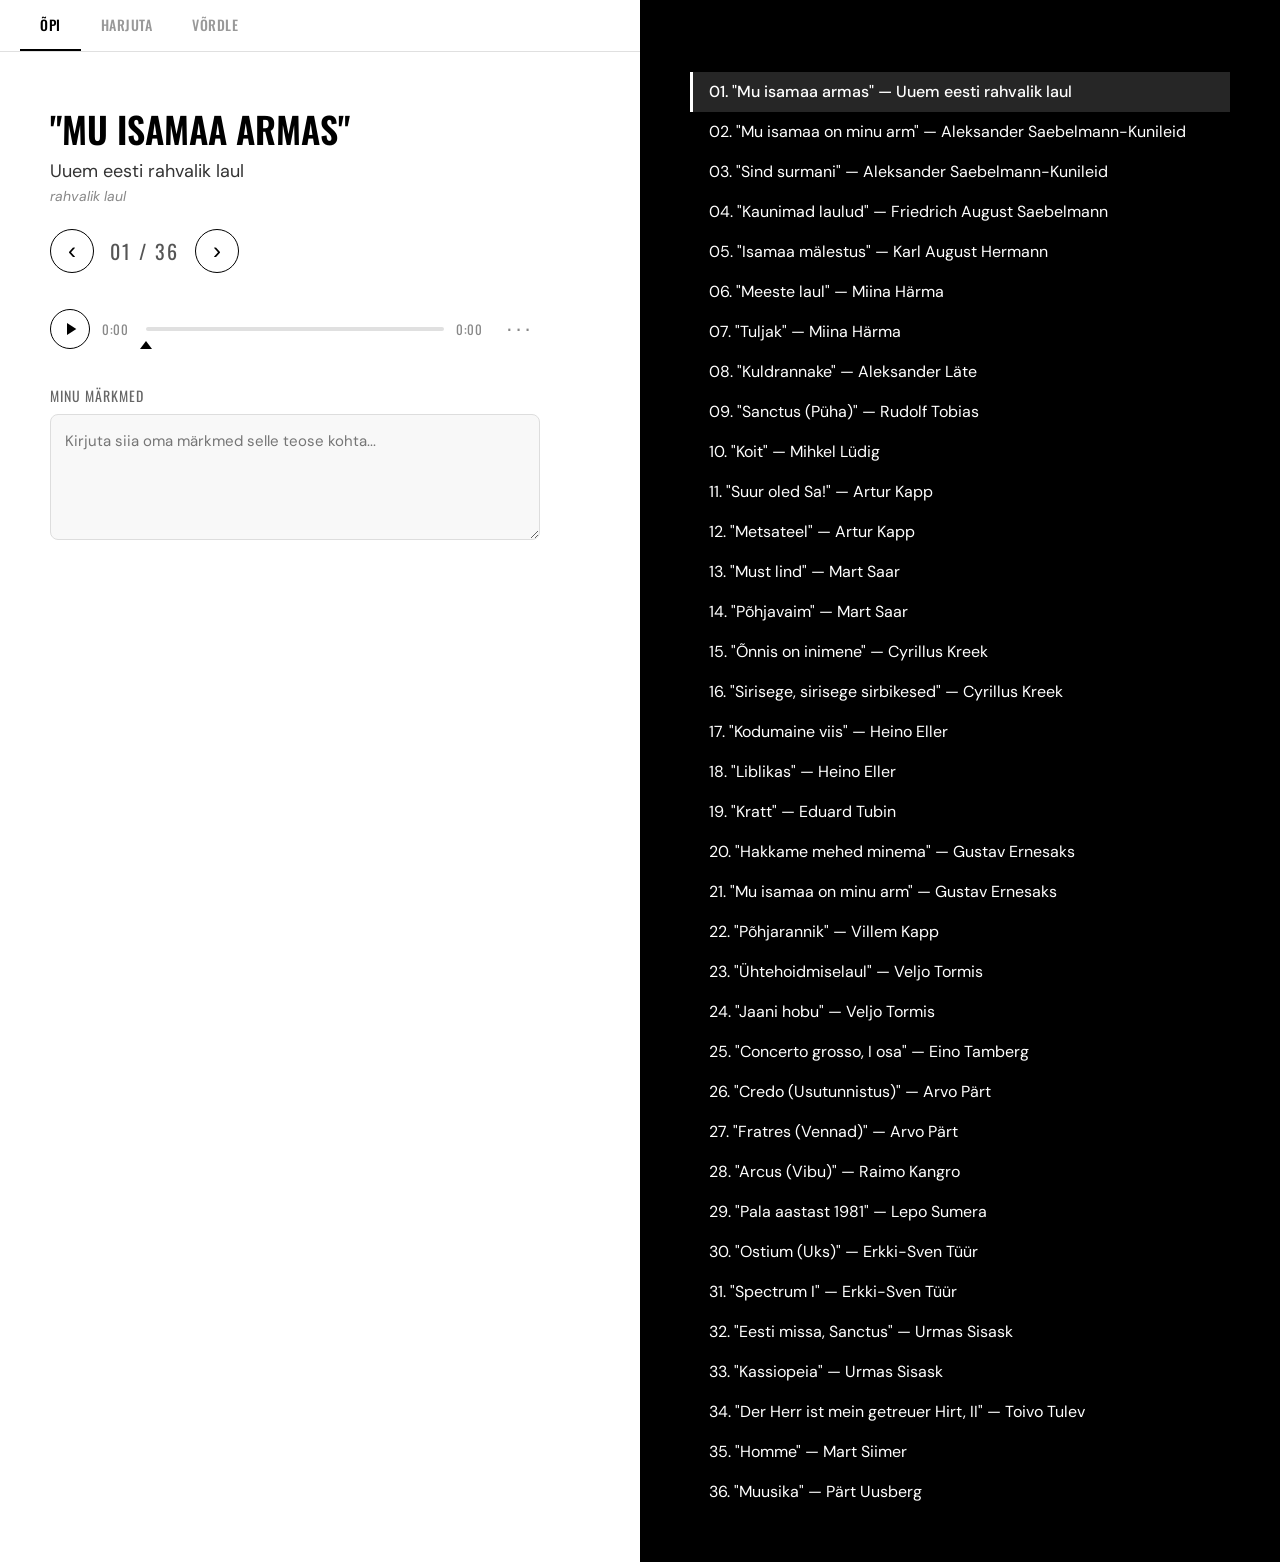
==== index.html @ 6c9451a4 "Fix Võrdle A/B play buttons: add pause icon toggle The A/B play buttons in the compare listen phase " ====
<!DOCTYPE html>
<html>
<head>
    <meta charset="UTF-8">
    <meta name="viewport" content="width=device-width, initial-scale=1.0, maximum-scale=1.0, user-scalable=no">
    <meta name="apple-mobile-web-app-capable" content="yes">
    <meta name="apple-mobile-web-app-status-bar-style" content="black">
    <link href='https://fonts.googleapis.com/css?family=Oswald:400,600' rel='stylesheet'>
    <link href='https://fonts.googleapis.com/css?family=DM Sans:300,400,500' rel='stylesheet'>
    <title>Kuulamistest - Eesti muusika</title>
    <link rel="stylesheet" type="text/css" href="style.css">
</head>
<body>

<nav class="tab-bar">
    <div class="tab-bar-inner">
        <button data-page="learn" class="active">Õpi</button>
        <button data-page="quiz">Harjuta</button>
        <button data-page="compare">Võrdle</button>
    </div>
</nav>

<!-- ======== LEARN PAGE ======== -->
<div class="page" id="page-learn">
    <div class="row">
        <div class="column info_box learn-main">
            <div class="learn-meta">
                <h2 id="learn-title" class="learn-title">"Mu isamaa armas"</h2>
                <p id="learn-composer" class="learn-composer">Uuem eesti rahvalik laul</p>
                <span id="learn-type" class="learn-type">rahvalik laul</span>
            </div>

            <div class="learn-nav">
                <button id="learn-prev" class="learn-arrow">&lsaquo;</button>
                <span id="learn-counter" class="learn-counter">01 / 36</span>
                <button id="learn-next" class="learn-arrow">&rsaquo;</button>
            </div>

            <div class="player">
                <button id="player-play" class="player-btn" aria-label="Play">
                    <svg class="player-icon play-icon" viewBox="0 0 24 24"><polygon points="6,3 20,12 6,21"/></svg>
                    <svg class="player-icon pause-icon" viewBox="0 0 24 24" style="display:none"><rect x="5" y="3" width="4" height="18"/><rect x="15" y="3" width="4" height="18"/></svg>
                </button>
                <span id="player-time" class="player-time">0:00</span>
                <div class="player-track-wrapper">
                    <div id="player-track" class="player-track">
                        <div id="player-fill" class="player-fill"></div>
                    </div>
                    <div id="player-start-marker" class="player-start-marker" style="display:none">
                        <div class="marker-arrow"></div>
                    </div>
                </div>
                <span id="player-duration" class="player-duration">0:00</span>
                <div class="player-menu-wrapper">
                    <button id="player-menu-btn" class="player-menu-btn" aria-label="Seaded">&middot;&middot;&middot;</button>
                    <div id="player-menu" class="player-menu">
                        <div class="player-menu-item active" data-mode="start">Algusest</div>
                        <div class="player-menu-item" data-mode="random">Juhuslik</div>
                    </div>
                </div>
            </div>

            <div class="learn-notes-section">
                <label for="learn-notes" class="learn-notes-label">Minu märkmed</label>
                <textarea id="learn-notes" class="learn-notes" rows="4" placeholder="Kirjuta siia oma märkmed selle teose kohta..."></textarea>
            </div>
        </div>
        <div class="column song_list learn-song-list-col">
            <div id="learn-song-list-wrapper">
                <div id="learn-song-list" class="interactive-song-list"></div>
            </div>
        </div>
    </div>
</div>

<!-- ======== QUIZ PAGE ======== -->
<div class="page hidden" id="page-quiz">
    <div class="row">
        <div class="column info_box quiz-main">
            <!-- Start screen -->
            <div id="quiz-start-screen" class="quiz-start-screen">
                <h2 class="quiz-heading">Harjuta</h2>
                <p class="quiz-desc">Kuula 30-sekundilist klippi ja proovi teos ära tunda.<br>Vali teosed nimekirjast paremal.</p>
                <button id="quiz-start-btn" class="quiz-start-btn">Alusta</button>
            </div>

            <!-- Active quiz card -->
            <div id="quiz-card" class="quiz-card hidden">
                <div class="quiz-progress">
                    <span id="quiz-remaining">36 jäänud</span>
                    <div class="quiz-progress-bar">
                        <div id="quiz-progress-fill" class="quiz-progress-fill"></div>
                    </div>
                    <button id="quiz-reset-btn" class="quiz-reset-link">Alusta uuesti</button>
                </div>

                <div class="player">
                    <button id="quiz-play" class="player-btn" aria-label="Play">
                        <svg class="player-icon play-icon" viewBox="0 0 24 24"><polygon points="6,3 20,12 6,21"/></svg>
                        <svg class="player-icon pause-icon" viewBox="0 0 24 24" style="display:none"><rect x="5" y="3" width="4" height="18"/><rect x="15" y="3" width="4" height="18"/></svg>
                    </button>
                    <span id="quiz-time" class="player-time">0:00</span>
                    <div class="player-track-wrapper">
                        <div id="quiz-track" class="player-track">
                            <div id="quiz-fill" class="player-fill"></div>
                        </div>
                        <div id="quiz-start-marker" class="player-start-marker" style="display:none">
                            <div class="marker-arrow"></div>
                        </div>
                    </div>
                    <span id="quiz-duration" class="player-duration">0:30</span>
                    <div class="player-menu-wrapper">
                        <button class="player-menu-btn" aria-label="Seaded">&middot;&middot;&middot;</button>
                        <div class="player-menu">
                            <div class="player-menu-item quiz-menu-item active" data-mode="start">Algusest</div>
                            <div class="player-menu-item quiz-menu-item" data-mode="random">Juhuslik</div>
                        </div>
                    </div>
                </div>

                <!-- Before reveal -->
                <div id="quiz-ask" class="quiz-ask">
                    <div id="quiz-notes-peek" class="learn-notes-section hidden">
                        <label for="quiz-notes-peek-text" class="learn-notes-label">Minu märkmed</label>
                        <textarea id="quiz-notes-peek-text" class="learn-notes" rows="3" placeholder="Kirjuta siia oma märkmed selle teose kohta..."></textarea>
                    </div>
                    <div class="quiz-ask-buttons">
                        <button id="quiz-notes-btn" class="quiz-notes-btn">Näita märkmeid</button>
                        <button id="quiz-reveal-btn" class="quiz-reveal-btn">Näita vastust</button>
                    </div>
                </div>

                <!-- After reveal -->
                <div id="quiz-answer" class="quiz-answer hidden">
                    <div class="quiz-meta">
                        <h2 id="quiz-title" class="learn-title"></h2>
                        <p id="quiz-composer" class="learn-composer"></p>
                        <span id="quiz-type" class="learn-type"></span>
                    </div>
                    <div id="quiz-notes-section" class="learn-notes-section">
                        <label for="quiz-notes" class="learn-notes-label">Minu märkmed</label>
                        <textarea id="quiz-notes" class="learn-notes" rows="3" placeholder="Kirjuta siia oma märkmed selle teose kohta..."></textarea>
                    </div>
                    <div id="quiz-buttons" class="quiz-buttons">
                        <button id="quiz-wrong" class="quiz-btn quiz-btn-wrong">Ei teadnud</button>
                        <button id="quiz-right" class="quiz-btn quiz-btn-right">Teadsin</button>
                    </div>

                    <!-- Confusion prompt (after "Ei teadnud") -->
                    <div id="quiz-confusion" class="quiz-confusion hidden">
                        <p class="quiz-confusion-label">Klikka teosele, millega läks segamini <span class="confusion-arrow"></span></p>
                        <button id="quiz-confusion-skip" class="quiz-confusion-skip">Edasi</button>
                    </div>
                </div>

            </div>

            <!-- Done screen -->
            <div id="quiz-done" class="quiz-done hidden">
                <h2 class="quiz-heading">Tubli!</h2>
                <p id="quiz-done-text" class="quiz-desc">Kõik teosed on läbitud.</p>
                <button id="quiz-restart-btn" class="quiz-start-btn">Uuesti</button>
            </div>
        </div>
        <div class="column song_list quiz-song-list-col">
            <div id="quiz-song-list-wrapper">
                <div id="quiz-song-list" class="interactive-song-list"></div>
            </div>
        </div>
    </div>
</div>

<!-- ======== COMPARE PAGE ======== -->
<div class="page hidden" id="page-compare">
    <div class="row">
        <div class="column info_box compare-main">
            <!-- Empty state -->
            <div id="compare-empty" class="compare-empty">
                <h2 class="quiz-heading">Võrdle</h2>
                <p class="quiz-desc">Harjuta esmalt, et süsteem saaks teada, milliseid teoseid sa segamini ajad.</p>
            </div>

            <!-- Pairs list -->
            <div id="compare-pairs-list" class="compare-pairs-list hidden">
                <h2 class="quiz-heading">Võrdle</h2>
                <p class="quiz-desc">Sinu segamini aetud teosed</p>
                <div id="compare-pairs" class="compare-pairs"></div>
            </div>

            <!-- Active compare -->
            <div id="compare-card" class="compare-card hidden">
                <button id="compare-back-btn" class="quiz-reset-link">&lsaquo; Tagasi</button>
                <!-- Phase 1: Listen to A -->
                <div id="compare-phase-listen" class="compare-phase">
                    <p class="compare-instruction" id="compare-instruction">Kuula mõlemat teoset</p>

                    <div class="compare-pair">
                        <div class="compare-piece" id="compare-piece-a">
                            <span class="compare-label">A</span>
                            <p class="compare-piece-title" id="compare-title-a"></p>
                            <p class="compare-piece-composer" id="compare-composer-a"></p>
                            <button id="compare-play-a" class="compare-play-btn">
                                <svg class="player-icon play-icon" viewBox="0 0 24 24"><polygon points="6,3 20,12 6,21"/></svg>
                                <svg class="player-icon pause-icon" viewBox="0 0 24 24" style="display:none"><rect x="5" y="3" width="4" height="18"/><rect x="15" y="3" width="4" height="18"/></svg>
                            </button>
                        </div>
                        <div class="compare-piece" id="compare-piece-b">
                            <span class="compare-label">B</span>
                            <p class="compare-piece-title" id="compare-title-b"></p>
                            <p class="compare-piece-composer" id="compare-composer-b"></p>
                            <button id="compare-play-b" class="compare-play-btn">
                                <svg class="player-icon play-icon" viewBox="0 0 24 24"><polygon points="6,3 20,12 6,21"/></svg>
                                <svg class="player-icon pause-icon" viewBox="0 0 24 24" style="display:none"><rect x="5" y="3" width="4" height="18"/><rect x="15" y="3" width="4" height="18"/></svg>
                            </button>
                        </div>
                    </div>

                    <button id="compare-ready-btn" class="quiz-start-btn">Olen valmis</button>
                </div>

                <!-- Phase 2: Guess which one -->
                <div id="compare-phase-guess" class="compare-phase hidden">
                    <p class="compare-instruction">Kumb on see?</p>

                    <div class="player compare-mystery-player">
                        <button id="compare-play-mystery" class="player-btn" aria-label="Play">
                            <svg class="player-icon play-icon" viewBox="0 0 24 24"><polygon points="6,3 20,12 6,21"/></svg>
                            <svg class="player-icon pause-icon" viewBox="0 0 24 24" style="display:none"><rect x="5" y="3" width="4" height="18"/><rect x="15" y="3" width="4" height="18"/></svg>
                        </button>
                        <span id="compare-time" class="player-time">0:00</span>
                        <div class="player-track-wrapper">
                            <div id="compare-track" class="player-track">
                                <div id="compare-fill" class="player-fill"></div>
                            </div>
                        </div>
                        <span id="compare-duration" class="player-duration">0:30</span>
                    </div>

                    <div class="quiz-buttons">
                        <button id="compare-guess-a" class="quiz-btn"></button>
                        <button id="compare-guess-b" class="quiz-btn"></button>
                    </div>
                </div>

                <!-- Phase 3: Result -->
                <div id="compare-phase-result" class="compare-phase hidden">
                    <p class="compare-result-text" id="compare-result-text"></p>
                    <p class="compare-result-answer" id="compare-result-answer"></p>
                    <button id="compare-next-btn" class="quiz-start-btn">Järgmine</button>
                </div>
            </div>
        </div>
    </div>
</div>

<script src="script.js"></script>
</body>
</html>
---- style.css ----
* {
  -webkit-tap-highlight-color: transparent;
  -webkit-touch-callout: none;
  touch-action: manipulation;
  box-sizing: border-box;
}

body {
  font-family: "DM Sans";
  margin: 0px;
  overflow-x: hidden;
  max-width: 100%;
}

h1 {
  font-family: 'Oswald';
  text-transform: uppercase;
  font-weight: bold;
  line-height: 100px;
  font-size: 100px;
  margin: 0px;
}

h3 {
  font-family: "DM Sans";
  font-weight: 300;
}

.hidden {
  display: none !important;
}

/* =============================================================================
   Tab Bar
   ============================================================================= */

.tab-bar {
  background: linear-gradient(to right, #fff 50%, #000 50%);
  position: sticky;
  top: 0;
  z-index: 100;
}

.tab-bar-inner {
  display: flex;
  width: 50%;
  padding: 0 20px;
  border-bottom: 1px solid #e0e0e0;
}

.tab-bar button {
  font-family: 'Oswald';
  text-transform: uppercase;
  font-size: 14px;
  font-weight: 500;
  letter-spacing: 0.5px;
  background: none;
  border: none;
  border-bottom: 2px solid transparent;
  border-radius: 0;
  padding: 14px 20px;
  color: #999;
  cursor: pointer;
  transition: color 0.2s, border-color 0.2s;
}

.tab-bar button:hover {
  color: #000;
  background: none;
}

.tab-bar button.active {
  color: #000;
  border-bottom-color: #000;
}

.tab-bar button:disabled {
  color: #ccc;
  cursor: not-allowed;
}

.tab-bar button:disabled:hover {
  color: #ccc;
  background: none;
}

/* =============================================================================
   Custom Audio Player
   ============================================================================= */

.player {
  display: flex;
  align-items: center;
  gap: 12px;
  padding: 12px 0;
}

.player-btn {
  width: 40px;
  height: 40px;
  min-width: 40px;
  padding: 0;
  border: 1px solid #000;
  border-radius: 50%;
  background: #fff;
  display: flex;
  align-items: center;
  justify-content: center;
  cursor: pointer;
  transition: background-color 0.2s, color 0.2s;
}

.player-btn:hover {
  background: #000;
}

.player-btn:hover .player-icon {
  fill: #fff;
}

.player-icon {
  width: 16px;
  height: 16px;
  fill: #000;
  transition: fill 0.2s;
}

.play-icon {
  margin-left: 2px;
}

.player-time,
.player-duration {
  font-family: 'Oswald';
  font-size: 13px;
  color: #888;
  min-width: 32px;
  letter-spacing: 0.5px;
}


.player-track {
  width: 100%;
  height: 4px;
  background: #e0e0e0;
  border-radius: 2px;
  position: relative;
  cursor: pointer;
}

.player-fill {
  height: 100%;
  background: #000;
  border-radius: 2px;
  width: 0%;
  pointer-events: none;
}

.player-track:hover {
  height: 6px;
}

/* Track wrapper (holds bar + marker) */
.player-track-wrapper {
  flex: 1;
  position: relative;
}

/* Start marker triangle */
.player-start-marker {
  position: absolute;
  top: 10px;
  left: 0%;
  transform: translateX(-50%);
  cursor: grab;
  padding: 4px 8px;
  z-index: 10;
  user-select: none;
}

.player-start-marker:active {
  cursor: grabbing;
}

.marker-arrow {
  width: 0;
  height: 0;
  border-left: 6px solid transparent;
  border-right: 6px solid transparent;
  border-bottom: 8px solid #000;
}

/* Three-dot menu */
.player-menu-wrapper {
  position: relative;
  padding: 8px;
  margin: -8px;
}

.player-menu-btn {
  width: 40px;
  height: 40px;
  min-width: 40px;
  padding: 0;
  border: none;
  border-radius: 50%;
  background: transparent;
  font-size: 22px;
  letter-spacing: 3px;
  color: #888;
  display: flex;
  align-items: center;
  justify-content: center;
  cursor: pointer;
  transition: color 0.2s;
}

.player-menu-btn:hover {
  color: #000;
  background: #f0f0f0;
}

.player-menu {
  display: none;
  position: absolute;
  right: 0;
  top: 100%;
  margin-top: 2px;
  background: #fff;
  border: 1px solid #e0e0e0;
  border-radius: 8px;
  box-shadow: 0 4px 16px rgba(0,0,0,0.1);
  min-width: 140px;
  z-index: 200;
  overflow: hidden;
}

.player-menu-wrapper:hover .player-menu {
  display: block;
}

.player-menu-item {
  font-family: 'DM Sans';
  font-size: 13px;
  padding: 10px 16px;
  cursor: pointer;
  transition: background-color 0.15s;
  text-transform: none;
  color: #555;
}

.player-menu-item:hover {
  background: #f5f5f5;
}

.player-menu-item.active {
  color: #000;
  font-weight: 500;
}

.player-menu-item.active::before {
  content: '';
  display: inline-block;
  width: 5px;
  height: 5px;
  background: #000;
  border-radius: 50%;
  margin-right: 8px;
  vertical-align: middle;
}

/* =============================================================================
   Page containers
   ============================================================================= */

.page {
  min-height: calc(100vh - 50px);
}

/* =============================================================================
   Freeplay Page (original styles)
   ============================================================================= */

.row {
  display: flex;
}

.column {
  flex: 50%;
}

.song_list {
  background-color: black;
  color: white;
  padding: 20px 50px 50px;
  min-height: 100vh;
  line-height: 30px;
}

.info_box {
  padding: 50px;
  padding-right: 100px;
}


button {
  text-transform: uppercase;
  font-weight: 500;
  color: #000000;
  background-color: #ffffff;
  font-size: 16px;
  border: 1px solid #000000;
  border-radius: 50px;
  padding: 15px 30px;
  cursor: pointer;
  transition: background-color 0.2s ease, color 0.2s ease;
  -webkit-appearance: none;
  -moz-appearance: none;
  appearance: none;
  outline: none;
}

button:hover {
  color: #ffffff;
  background-color: #000000;
}

button:active {
  transform: scale(0.98);
}


/* =============================================================================
   Learn Page
   ============================================================================= */

.learn-main {
  display: flex;
  flex-direction: column;
  gap: 24px;
}

/* Navigation arrows + counter */
.learn-nav {
  display: flex;
  align-items: center;
  gap: 16px;
}

.learn-arrow {
  width: 44px;
  height: 44px;
  padding: 0;
  font-size: 24px;
  display: flex;
  align-items: center;
  justify-content: center;
  border-radius: 50%;
}

.learn-counter {
  font-family: 'Oswald';
  font-size: 20px;
  letter-spacing: 2px;
  color: #555;
}

/* Song metadata */
.learn-meta {
  display: flex;
  flex-direction: column;
  gap: 4px;
}

.learn-title {
  font-family: 'Oswald';
  text-transform: uppercase;
  font-size: 36px;
  font-weight: 600;
  margin: 0;
}

.learn-composer {
  font-size: 18px;
  color: #333;
  margin: 0;
}

.learn-type {
  font-size: 14px;
  color: #888;
  text-transform: lowercase;
  font-style: italic;
}

/* Notes */
.learn-notes-section {
  display: flex;
  flex-direction: column;
  gap: 8px;
}

.learn-notes-label {
  font-family: 'Oswald';
  font-size: 14px;
  text-transform: uppercase;
  letter-spacing: 1px;
  color: #666;
}

.learn-notes {
  font-family: 'DM Sans';
  font-size: 15px;
  line-height: 1.6;
  padding: 14px;
  border: 1px solid #ddd;
  border-radius: 8px;
  background: #f8f8f8;
  resize: vertical;
  min-height: 100px;
  transition: border-color 0.2s;
}

.learn-notes:focus {
  outline: none;
  border-color: #000;
  background: #fff;
}


/* Interactive song list */
.interactive-song-list {
  display: flex;
  flex-direction: column;
}

.song-list-item {
  padding: 8px 16px;
  font-size: 16px;
  line-height: 1.5;
  cursor: pointer;
  transition: background-color 0.15s;
  border-left: 3px solid transparent;
}

.song-list-item:hover {
  background: rgba(255, 255, 255, 0.1);
}

.song-list-item.current {
  background: rgba(255, 255, 255, 0.15);
  border-left-color: #fff;
  font-weight: 500;
}


/* =============================================================================
   Quiz Page
   ============================================================================= */

.quiz-main {
  display: flex;
  flex-direction: column;
  gap: 24px;
}

.quiz-heading {
  font-family: 'Oswald';
  text-transform: uppercase;
  font-size: 36px;
  font-weight: 600;
  margin: 0;
}

.quiz-desc {
  font-size: 16px;
  color: #555;
  margin: 8px 0 24px;
}

.quiz-start-btn {
  font-family: 'Oswald';
  font-size: 16px;
  letter-spacing: 1px;
}

.quiz-card {
  display: flex;
  flex-direction: column;
  gap: 28px;
}

/* Progress */
.quiz-progress {
  display: flex;
  align-items: center;
  gap: 16px;
}

#quiz-remaining {
  font-family: 'Oswald';
  font-size: 16px;
  letter-spacing: 1px;
  color: #555;
  white-space: nowrap;
}

.quiz-progress-bar {
  flex: 1;
  height: 4px;
  background: #e0e0e0;
  border-radius: 2px;
}

.quiz-progress-fill {
  height: 100%;
  background: #000;
  border-radius: 2px;
  width: 0%;
  transition: width 0.3s ease;
}

.quiz-reset-link {
  white-space: nowrap;
  font-family: 'DM Sans';
  font-size: 13px;
  font-weight: 400;
  text-transform: none;
  color: #999;
  background: none;
  border: none;
  padding: 4px 8px;
  cursor: pointer;
}

.quiz-reset-link:hover {
  color: #000;
  background: none;
}

.quiz-reset-link.confirming {
  color: #c00;
}

.quiz-reset-link.confirming:hover {
  color: #c00;
}

/* Ask buttons */
.quiz-ask {
  display: flex;
  flex-direction: column;
  gap: 16px;
}

.quiz-ask-buttons {
  display: flex;
  gap: 16px;
  justify-content: center;
}

.quiz-notes-btn,
.quiz-reveal-btn {
  flex: 1;
  font-family: 'Oswald';
  font-size: 16px;
  letter-spacing: 1px;
  padding: 16px 24px;
}

.quiz-notes-btn {
  border-style: dashed;
}

/* Answer section */
.quiz-answer {
  display: flex;
  flex-direction: column;
  gap: 20px;
}

.quiz-meta {
  display: flex;
  flex-direction: column;
  gap: 4px;
}

/* Notes display (read-only) */
.quiz-notes-display {
  border-left: 3px solid #ddd;
  padding: 12px 16px;
  background: #f8f8f8;
  border-radius: 0 8px 8px 0;
}

.quiz-notes-text {
  font-size: 15px;
  color: #555;
  line-height: 1.6;
  margin: 0;
  font-style: italic;
}

/* Assessment buttons */
.quiz-buttons {
  display: flex;
  gap: 16px;
}

.quiz-btn {
  flex: 1;
  font-family: 'Oswald';
  font-size: 16px;
  letter-spacing: 1px;
  padding: 16px 24px;
}

.quiz-btn-right {
  background: #000;
  color: #fff;
  border-color: #000;
}

.quiz-btn-right:hover {
  background: #333;
  color: #fff;
}

/* Confusion picker */
.quiz-confusion {
  display: flex;
  flex-direction: column;
  gap: 12px;
}

.quiz-confusion-label {
  font-family: 'Oswald';
  font-size: 18px;
  text-transform: uppercase;
  letter-spacing: 1px;
  color: #000;
  margin: 0;
}

.confusion-arrow::after {
  content: '\2192';
}

.quiz-confusion-skip {
  font-family: 'Oswald';
  font-size: 15px;
  font-weight: 400;
  text-transform: uppercase;
  letter-spacing: 1px;
  color: #999;
  background: none;
  border: none;
  border-radius: 0;
  border-bottom: 1px solid #ccc;
  padding: 4px 0;
  cursor: pointer;
  align-self: flex-start;
}

.quiz-confusion-skip:hover {
  color: #000;
  border-bottom-color: #000;
  background: none;
}

/* Quiz done */
.quiz-done {
  text-align: center;
  padding: 40px 0;
}

/* Quiz song list states */
.song-list-item.selected {
  outline: 1px solid rgba(255, 255, 255, 0.5);
  outline-offset: -1px;
  background: rgba(255, 255, 255, 0.08);
}

.song-list-item.deselected {
  opacity: 1;
}

.song-list-item.confusion-pick {
  cursor: pointer;
}

.song-list-item.confusion-pick:hover {
  background: rgba(255, 255, 255, 0.2);
  outline: 1px solid rgba(255, 255, 255, 0.4);
  outline-offset: -1px;
}

.song-list-item.done {
  opacity: 0.4;
}

.song-list-item.done::before {
  content: '\2713  ';
}

/* =============================================================================
   Compare Page
   ============================================================================= */

.compare-main {
  display: flex;
  flex-direction: column;
  gap: 24px;
}

.compare-empty {
  padding: 20px 0;
}

.compare-pairs-list {
  display: flex;
  flex-direction: column;
  gap: 16px;
}

.compare-pairs {
  display: flex;
  flex-direction: column;
  gap: 8px;
}

.compare-pair-item {
  display: flex;
  align-items: center;
  gap: 16px;
  padding: 18px 22px;
  border: 1px solid #e0e0e0;
  border-radius: 8px;
  cursor: pointer;
  transition: border-color 0.15s, background-color 0.15s;
  font-family: 'DM Sans';
  font-size: 17px;
  text-transform: none;
  font-weight: 400;
  color: #333;
  background: #fff;
  text-align: left;
}

.compare-pair-item:hover {
  border-color: #000;
  background: #f5f5f5;
  color: #000;
}

.compare-pair-count {
  font-family: 'Oswald';
  font-size: 14px;
  color: #999;
  min-width: 24px;
  text-align: center;
}

.compare-pair-vs {
  color: #999;
  margin: 0 4px;
}

#compare-back-btn {
  align-self: flex-start;
}

.compare-card {
  display: flex;
  flex-direction: column;
  gap: 24px;
}

.compare-phase {
  display: flex;
  flex-direction: column;
  gap: 20px;
}

.compare-instruction {
  font-family: 'Oswald';
  font-size: 20px;
  text-transform: uppercase;
  letter-spacing: 1px;
  color: #333;
  margin: 0;
}

.compare-pair {
  display: flex;
  gap: 20px;
}

.compare-piece {
  flex: 1;
  border: 1px solid #e0e0e0;
  border-radius: 12px;
  padding: 20px;
  display: flex;
  flex-direction: column;
  align-items: center;
  gap: 8px;
  text-align: center;
}

.compare-label {
  font-family: 'Oswald';
  font-size: 28px;
  font-weight: 600;
  color: #000;
}

.compare-piece-title {
  font-family: 'Oswald';
  font-size: 16px;
  font-weight: 600;
  text-transform: uppercase;
  margin: 0;
}

.compare-piece-composer {
  font-size: 14px;
  color: #666;
  margin: 0;
}

.compare-play-btn {
  width: 44px;
  height: 44px;
  min-width: 44px;
  padding: 0;
  border: 1px solid #000;
  border-radius: 50%;
  background: #fff;
  display: flex;
  align-items: center;
  justify-content: center;
  cursor: pointer;
  margin-top: 8px;
}

.compare-play-btn:hover {
  background: #000;
}

.compare-play-btn:hover .player-icon {
  fill: #fff;
}

.compare-play-btn .player-icon {
  margin-left: 2px;
}

.compare-result-text {
  font-family: 'Oswald';
  font-size: 28px;
  font-weight: 600;
  text-transform: uppercase;
  margin: 0;
}

.compare-result-answer {
  font-size: 16px;
  color: #555;
  margin: 0;
}

/* =============================================================================
   Mobile Responsive
   ============================================================================= */

@media only screen and (max-width: 900px) {
  html, body {
    width: 100%;
    overflow-x: hidden;
  }

  h1 {
    font-size: 50px;
    line-height: 60px;
  }

  h3 {
    font-size: 20px;
  }

  .info_box, .song_list {
    padding: 25px;
    max-width: 100%;
  }

  .info_box {
    padding-right: 25px;
  }

  .song_list p {
    white-space: normal;
    word-wrap: break-word;
    hyphens: auto;
  }

  .row {
    display: flex;
    flex-direction: column;
  }

  .column {
    width: 100%;
    display: block;
  }

  .info_box {
    order: 1;
  }

  .song_list {
    order: 2;
    min-height: auto;
  }

  /* Tab bar equal width on mobile */
  .tab-bar {
    background: #fff;
  }

  .tab-bar-inner {
    width: 100%;
    padding: 0;
  }

  .tab-bar button {
    flex: 1;
    font-size: 13px;
    padding: 12px 14px;
    white-space: nowrap;
    text-align: center;
  }

  /* Learn page mobile */
  .learn-title {
    font-size: 26px;
  }

  .learn-nav {
    margin-top: 8px;
  }

  .confusion-arrow::after {
    content: '\2193';
  }

  .learn-main {
    gap: 24px;
  }


  .quiz-buttons {
    flex-direction: column;
  }

  .compare-pair {
    flex-direction: column;
  }
}

@media (max-width: 768px) {
  button {
    width: auto;
    min-height: 44px;
  }
}
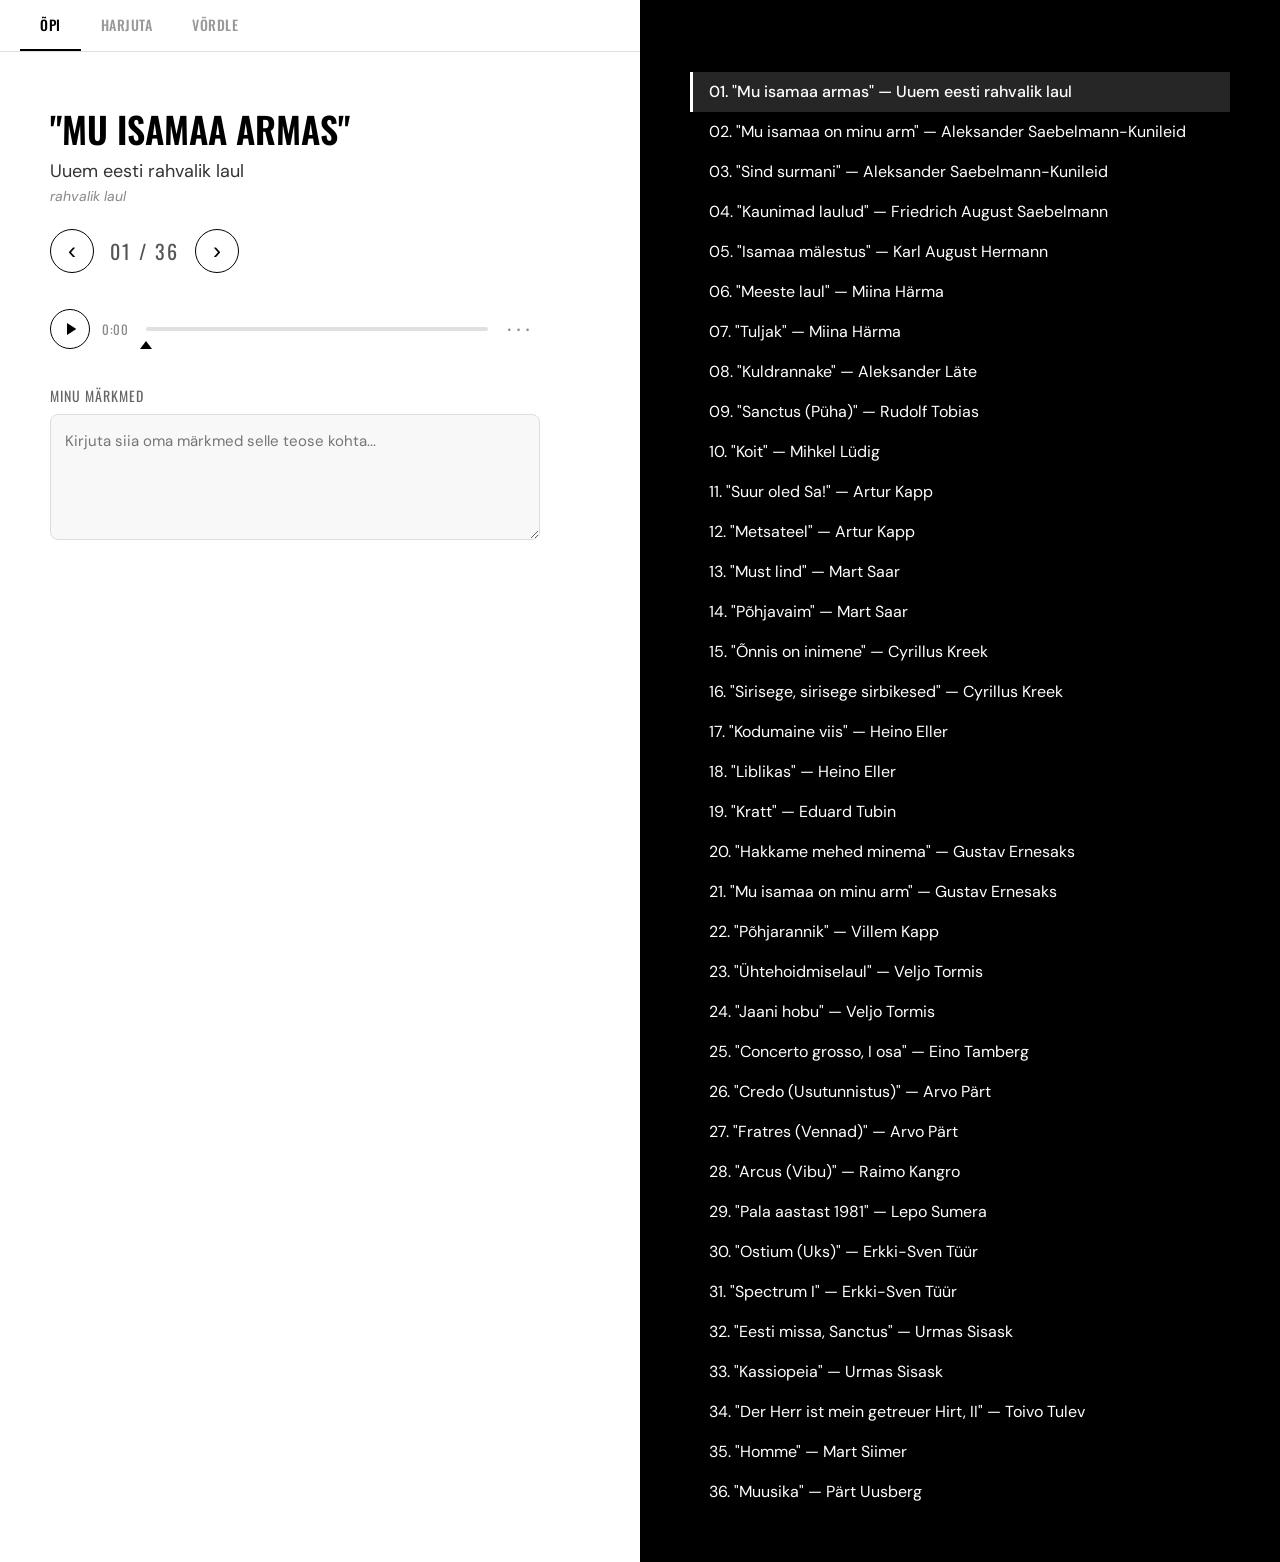
==== commit 261c2fb7: "Hide song duration in Learn player to prevent identification by length Co-Authored-By: Claude Opus 4" ====
--- a/index.html
+++ b/index.html
@@ -50,7 +50,7 @@
                         <div class="marker-arrow"></div>
                     </div>
                 </div>
-                <span id="player-duration" class="player-duration">0:00</span>
+                <span id="player-duration" class="player-duration" style="display:none">0:00</span>
                 <div class="player-menu-wrapper">
                     <button id="player-menu-btn" class="player-menu-btn" aria-label="Seaded">&middot;&middot;&middot;</button>
                     <div id="player-menu" class="player-menu">
--- a/style.css
+++ b/style.css
@@ -490,6 +490,17 @@
   gap: 28px;
 }
 
+.quiz-card .player-track,
+.compare-card .player-track,
+.compare-mystery-player .player-track {
+  cursor: default;
+}
+.quiz-card .player-track:hover,
+.compare-card .player-track:hover,
+.compare-mystery-player .player-track:hover {
+  height: 4px;
+}
+
 /* Progress */
 .quiz-progress {
   display: flex;
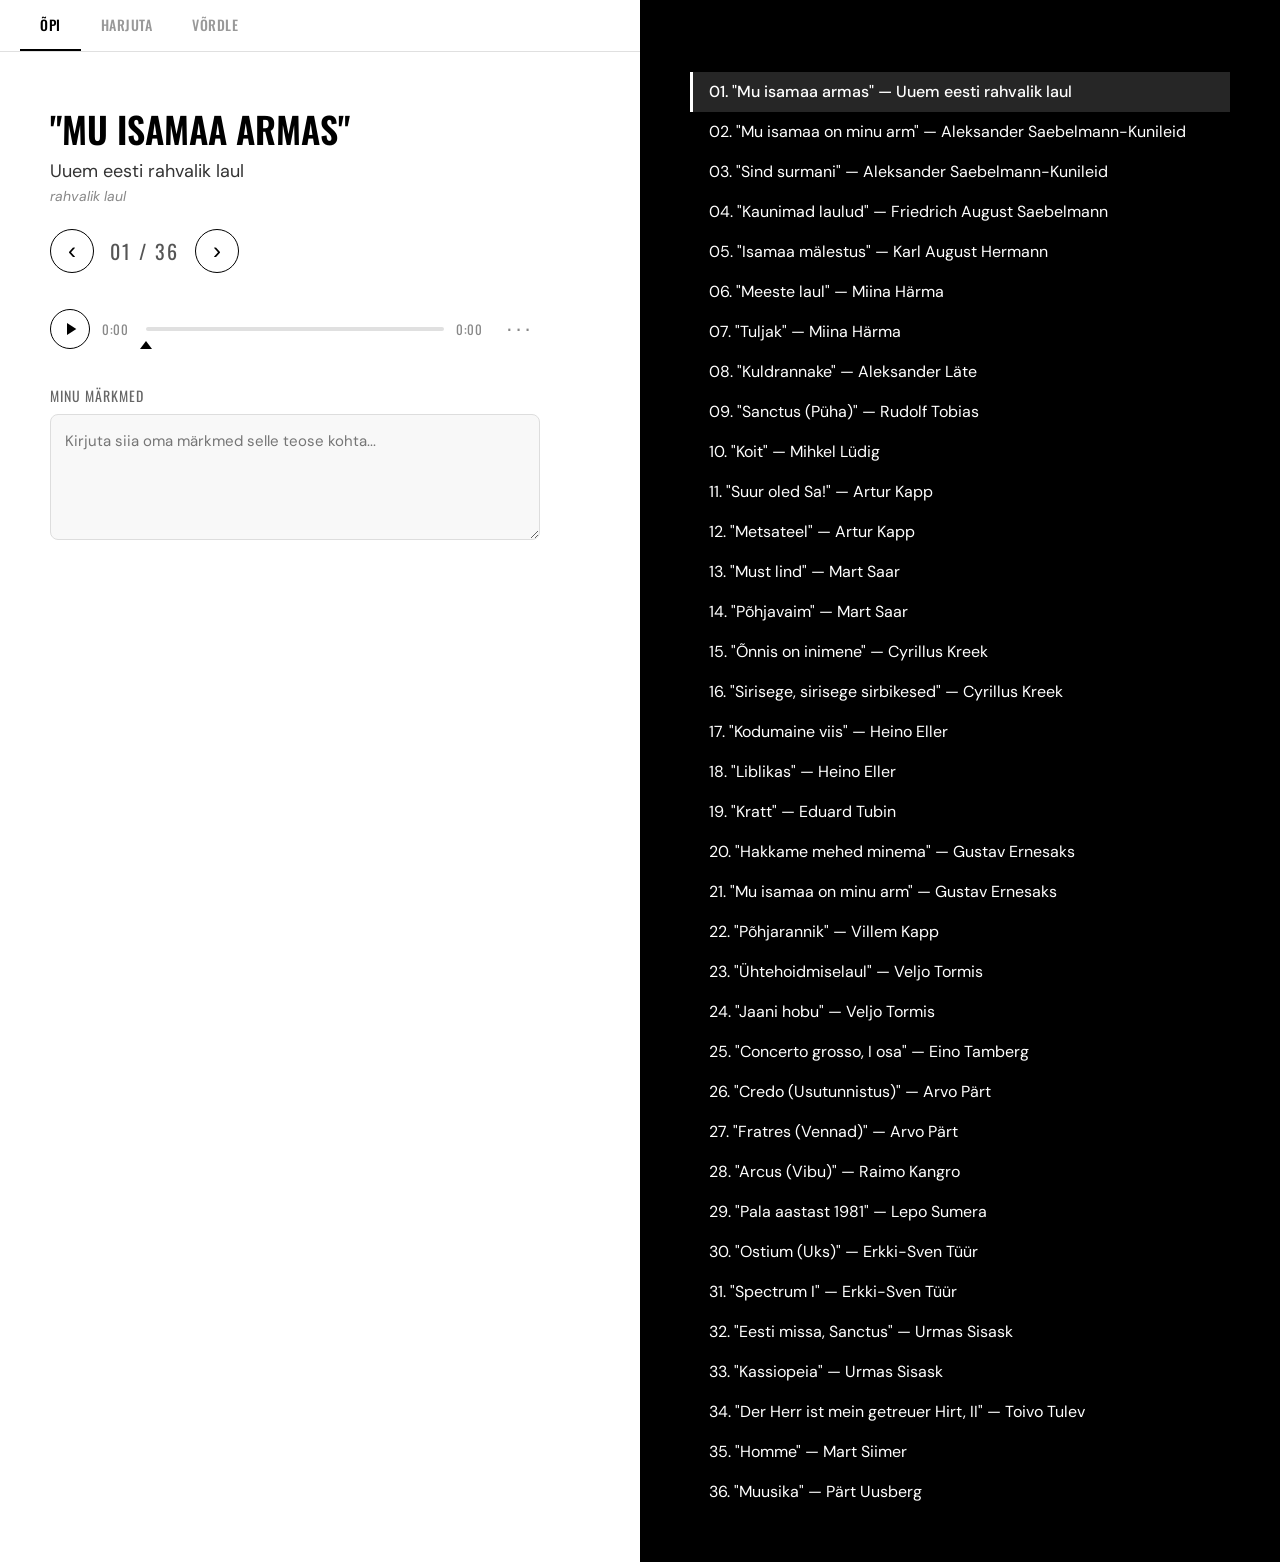
==== commit 57145d50: "Hide duration on Harjuta/Võrdle players, restore on Õpi Quiz and Compare durations hidden to prevent" ====
--- a/index.html
+++ b/index.html
@@ -50,7 +50,7 @@
                         <div class="marker-arrow"></div>
                     </div>
                 </div>
-                <span id="player-duration" class="player-duration" style="display:none">0:00</span>
+                <span id="player-duration" class="player-duration">0:00</span>
                 <div class="player-menu-wrapper">
                     <button id="player-menu-btn" class="player-menu-btn" aria-label="Seaded">&middot;&middot;&middot;</button>
                     <div id="player-menu" class="player-menu">
@@ -108,7 +108,7 @@
                             <div class="marker-arrow"></div>
                         </div>
                     </div>
-                    <span id="quiz-duration" class="player-duration">0:30</span>
+                    <span id="quiz-duration" class="player-duration" style="display:none">0:30</span>
                     <div class="player-menu-wrapper">
                         <button class="player-menu-btn" aria-label="Seaded">&middot;&middot;&middot;</button>
                         <div class="player-menu">
@@ -233,7 +233,7 @@
                                 <div id="compare-fill" class="player-fill"></div>
                             </div>
                         </div>
-                        <span id="compare-duration" class="player-duration">0:30</span>
+                        <span id="compare-duration" class="player-duration" style="display:none">0:30</span>
                     </div>
 
                     <div class="quiz-buttons">
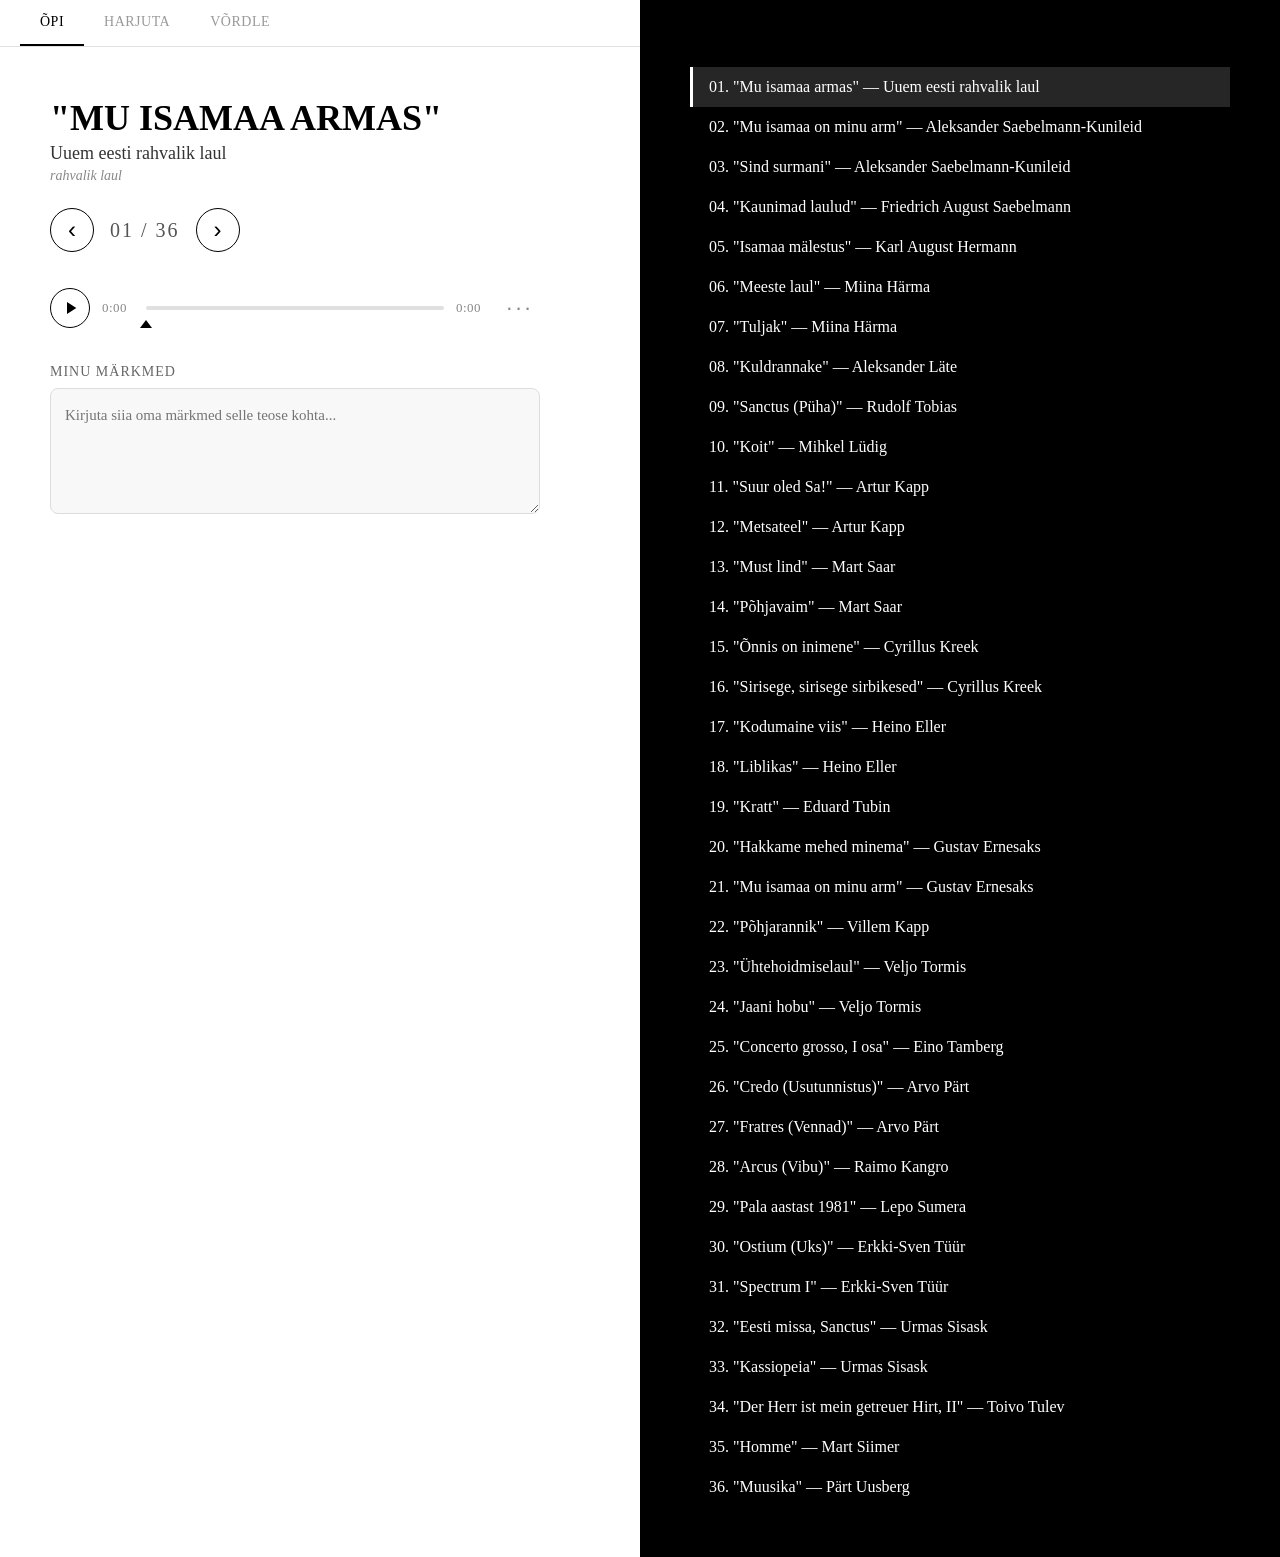
==== commit c96520b1: "Split site into /10 and /12 grade paths - Move existing 12th grade content into /12/ - Add 10th grad" ====
--- a/index.html
+++ b/index.html
@@ -2,257 +2,10 @@
 <html>
 <head>
     <meta charset="UTF-8">
-    <meta name="viewport" content="width=device-width, initial-scale=1.0, maximum-scale=1.0, user-scalable=no">
-    <meta name="apple-mobile-web-app-capable" content="yes">
-    <meta name="apple-mobile-web-app-status-bar-style" content="black">
-    <link href='https://fonts.googleapis.com/css?family=Oswald:400,600' rel='stylesheet'>
-    <link href='https://fonts.googleapis.com/css?family=DM Sans:300,400,500' rel='stylesheet'>
-    <title>Kuulamistest - Eesti muusika</title>
-    <link rel="stylesheet" type="text/css" href="style.css">
+    <meta http-equiv="refresh" content="0; url=/12/">
+    <title>Kuulamistest</title>
 </head>
 <body>
-
-<nav class="tab-bar">
-    <div class="tab-bar-inner">
-        <button data-page="learn" class="active">Õpi</button>
-        <button data-page="quiz">Harjuta</button>
-        <button data-page="compare">Võrdle</button>
-    </div>
-</nav>
-
-<!-- ======== LEARN PAGE ======== -->
-<div class="page" id="page-learn">
-    <div class="row">
-        <div class="column info_box learn-main">
-            <div class="learn-meta">
-                <h2 id="learn-title" class="learn-title">"Mu isamaa armas"</h2>
-                <p id="learn-composer" class="learn-composer">Uuem eesti rahvalik laul</p>
-                <span id="learn-type" class="learn-type">rahvalik laul</span>
-            </div>
-
-            <div class="learn-nav">
-                <button id="learn-prev" class="learn-arrow">&lsaquo;</button>
-                <span id="learn-counter" class="learn-counter">01 / 36</span>
-                <button id="learn-next" class="learn-arrow">&rsaquo;</button>
-            </div>
-
-            <div class="player">
-                <button id="player-play" class="player-btn" aria-label="Play">
-                    <svg class="player-icon play-icon" viewBox="0 0 24 24"><polygon points="6,3 20,12 6,21"/></svg>
-                    <svg class="player-icon pause-icon" viewBox="0 0 24 24" style="display:none"><rect x="5" y="3" width="4" height="18"/><rect x="15" y="3" width="4" height="18"/></svg>
-                </button>
-                <span id="player-time" class="player-time">0:00</span>
-                <div class="player-track-wrapper">
-                    <div id="player-track" class="player-track">
-                        <div id="player-fill" class="player-fill"></div>
-                    </div>
-                    <div id="player-start-marker" class="player-start-marker" style="display:none">
-                        <div class="marker-arrow"></div>
-                    </div>
-                </div>
-                <span id="player-duration" class="player-duration">0:00</span>
-                <div class="player-menu-wrapper">
-                    <button id="player-menu-btn" class="player-menu-btn" aria-label="Seaded">&middot;&middot;&middot;</button>
-                    <div id="player-menu" class="player-menu">
-                        <div class="player-menu-item active" data-mode="start">Algusest</div>
-                        <div class="player-menu-item" data-mode="random">Juhuslik</div>
-                    </div>
-                </div>
-            </div>
-
-            <div class="learn-notes-section">
-                <label for="learn-notes" class="learn-notes-label">Minu märkmed</label>
-                <textarea id="learn-notes" class="learn-notes" rows="4" placeholder="Kirjuta siia oma märkmed selle teose kohta..."></textarea>
-            </div>
-        </div>
-        <div class="column song_list learn-song-list-col">
-            <div id="learn-song-list-wrapper">
-                <div id="learn-song-list" class="interactive-song-list"></div>
-            </div>
-        </div>
-    </div>
-</div>
-
-<!-- ======== QUIZ PAGE ======== -->
-<div class="page hidden" id="page-quiz">
-    <div class="row">
-        <div class="column info_box quiz-main">
-            <!-- Start screen -->
-            <div id="quiz-start-screen" class="quiz-start-screen">
-                <h2 class="quiz-heading">Harjuta</h2>
-                <p class="quiz-desc">Kuula 30-sekundilist klippi ja proovi teos ära tunda.<br>Vali teosed nimekirjast paremal.</p>
-                <button id="quiz-start-btn" class="quiz-start-btn">Alusta</button>
-            </div>
-
-            <!-- Active quiz card -->
-            <div id="quiz-card" class="quiz-card hidden">
-                <div class="quiz-progress">
-                    <span id="quiz-remaining">36 jäänud</span>
-                    <div class="quiz-progress-bar">
-                        <div id="quiz-progress-fill" class="quiz-progress-fill"></div>
-                    </div>
-                    <button id="quiz-reset-btn" class="quiz-reset-link">Alusta uuesti</button>
-                </div>
-
-                <div class="player">
-                    <button id="quiz-play" class="player-btn" aria-label="Play">
-                        <svg class="player-icon play-icon" viewBox="0 0 24 24"><polygon points="6,3 20,12 6,21"/></svg>
-                        <svg class="player-icon pause-icon" viewBox="0 0 24 24" style="display:none"><rect x="5" y="3" width="4" height="18"/><rect x="15" y="3" width="4" height="18"/></svg>
-                    </button>
-                    <span id="quiz-time" class="player-time">0:00</span>
-                    <div class="player-track-wrapper">
-                        <div id="quiz-track" class="player-track">
-                            <div id="quiz-fill" class="player-fill"></div>
-                        </div>
-                        <div id="quiz-start-marker" class="player-start-marker" style="display:none">
-                            <div class="marker-arrow"></div>
-                        </div>
-                    </div>
-                    <span id="quiz-duration" class="player-duration" style="display:none">0:30</span>
-                    <div class="player-menu-wrapper">
-                        <button class="player-menu-btn" aria-label="Seaded">&middot;&middot;&middot;</button>
-                        <div class="player-menu">
-                            <div class="player-menu-item quiz-menu-item active" data-mode="start">Algusest</div>
-                            <div class="player-menu-item quiz-menu-item" data-mode="random">Juhuslik</div>
-                        </div>
-                    </div>
-                </div>
-
-                <!-- Before reveal -->
-                <div id="quiz-ask" class="quiz-ask">
-                    <div id="quiz-notes-peek" class="learn-notes-section hidden">
-                        <label for="quiz-notes-peek-text" class="learn-notes-label">Minu märkmed</label>
-                        <textarea id="quiz-notes-peek-text" class="learn-notes" rows="3" placeholder="Kirjuta siia oma märkmed selle teose kohta..."></textarea>
-                    </div>
-                    <div class="quiz-ask-buttons">
-                        <button id="quiz-notes-btn" class="quiz-notes-btn">Näita märkmeid</button>
-                        <button id="quiz-reveal-btn" class="quiz-reveal-btn">Näita vastust</button>
-                    </div>
-                </div>
-
-                <!-- After reveal -->
-                <div id="quiz-answer" class="quiz-answer hidden">
-                    <div class="quiz-meta">
-                        <h2 id="quiz-title" class="learn-title"></h2>
-                        <p id="quiz-composer" class="learn-composer"></p>
-                        <span id="quiz-type" class="learn-type"></span>
-                    </div>
-                    <div id="quiz-notes-section" class="learn-notes-section">
-                        <label for="quiz-notes" class="learn-notes-label">Minu märkmed</label>
-                        <textarea id="quiz-notes" class="learn-notes" rows="3" placeholder="Kirjuta siia oma märkmed selle teose kohta..."></textarea>
-                    </div>
-                    <div id="quiz-buttons" class="quiz-buttons">
-                        <button id="quiz-wrong" class="quiz-btn quiz-btn-wrong">Ei teadnud</button>
-                        <button id="quiz-right" class="quiz-btn quiz-btn-right">Teadsin</button>
-                    </div>
-
-                    <!-- Confusion prompt (after "Ei teadnud") -->
-                    <div id="quiz-confusion" class="quiz-confusion hidden">
-                        <p class="quiz-confusion-label">Klikka teosele, millega läks segamini <span class="confusion-arrow"></span></p>
-                        <button id="quiz-confusion-skip" class="quiz-confusion-skip">Edasi</button>
-                    </div>
-                </div>
-
-            </div>
-
-            <!-- Done screen -->
-            <div id="quiz-done" class="quiz-done hidden">
-                <h2 class="quiz-heading">Tubli!</h2>
-                <p id="quiz-done-text" class="quiz-desc">Kõik teosed on läbitud.</p>
-                <button id="quiz-restart-btn" class="quiz-start-btn">Uuesti</button>
-            </div>
-        </div>
-        <div class="column song_list quiz-song-list-col">
-            <div id="quiz-song-list-wrapper">
-                <div id="quiz-song-list" class="interactive-song-list"></div>
-            </div>
-        </div>
-    </div>
-</div>
-
-<!-- ======== COMPARE PAGE ======== -->
-<div class="page hidden" id="page-compare">
-    <div class="row">
-        <div class="column info_box compare-main">
-            <!-- Empty state -->
-            <div id="compare-empty" class="compare-empty">
-                <h2 class="quiz-heading">Võrdle</h2>
-                <p class="quiz-desc">Harjuta esmalt, et süsteem saaks teada, milliseid teoseid sa segamini ajad.</p>
-            </div>
-
-            <!-- Pairs list -->
-            <div id="compare-pairs-list" class="compare-pairs-list hidden">
-                <h2 class="quiz-heading">Võrdle</h2>
-                <p class="quiz-desc">Sinu segamini aetud teosed</p>
-                <div id="compare-pairs" class="compare-pairs"></div>
-            </div>
-
-            <!-- Active compare -->
-            <div id="compare-card" class="compare-card hidden">
-                <button id="compare-back-btn" class="quiz-reset-link">&lsaquo; Tagasi</button>
-                <!-- Phase 1: Listen to A -->
-                <div id="compare-phase-listen" class="compare-phase">
-                    <p class="compare-instruction" id="compare-instruction">Kuula mõlemat teoset</p>
-
-                    <div class="compare-pair">
-                        <div class="compare-piece" id="compare-piece-a">
-                            <span class="compare-label">A</span>
-                            <p class="compare-piece-title" id="compare-title-a"></p>
-                            <p class="compare-piece-composer" id="compare-composer-a"></p>
-                            <button id="compare-play-a" class="compare-play-btn">
-                                <svg class="player-icon play-icon" viewBox="0 0 24 24"><polygon points="6,3 20,12 6,21"/></svg>
-                                <svg class="player-icon pause-icon" viewBox="0 0 24 24" style="display:none"><rect x="5" y="3" width="4" height="18"/><rect x="15" y="3" width="4" height="18"/></svg>
-                            </button>
-                        </div>
-                        <div class="compare-piece" id="compare-piece-b">
-                            <span class="compare-label">B</span>
-                            <p class="compare-piece-title" id="compare-title-b"></p>
-                            <p class="compare-piece-composer" id="compare-composer-b"></p>
-                            <button id="compare-play-b" class="compare-play-btn">
-                                <svg class="player-icon play-icon" viewBox="0 0 24 24"><polygon points="6,3 20,12 6,21"/></svg>
-                                <svg class="player-icon pause-icon" viewBox="0 0 24 24" style="display:none"><rect x="5" y="3" width="4" height="18"/><rect x="15" y="3" width="4" height="18"/></svg>
-                            </button>
-                        </div>
-                    </div>
-
-                    <button id="compare-ready-btn" class="quiz-start-btn">Olen valmis</button>
-                </div>
-
-                <!-- Phase 2: Guess which one -->
-                <div id="compare-phase-guess" class="compare-phase hidden">
-                    <p class="compare-instruction">Kumb on see?</p>
-
-                    <div class="player compare-mystery-player">
-                        <button id="compare-play-mystery" class="player-btn" aria-label="Play">
-                            <svg class="player-icon play-icon" viewBox="0 0 24 24"><polygon points="6,3 20,12 6,21"/></svg>
-                            <svg class="player-icon pause-icon" viewBox="0 0 24 24" style="display:none"><rect x="5" y="3" width="4" height="18"/><rect x="15" y="3" width="4" height="18"/></svg>
-                        </button>
-                        <span id="compare-time" class="player-time">0:00</span>
-                        <div class="player-track-wrapper">
-                            <div id="compare-track" class="player-track">
-                                <div id="compare-fill" class="player-fill"></div>
-                            </div>
-                        </div>
-                        <span id="compare-duration" class="player-duration" style="display:none">0:30</span>
-                    </div>
-
-                    <div class="quiz-buttons">
-                        <button id="compare-guess-a" class="quiz-btn"></button>
-                        <button id="compare-guess-b" class="quiz-btn"></button>
-                    </div>
-                </div>
-
-                <!-- Phase 3: Result -->
-                <div id="compare-phase-result" class="compare-phase hidden">
-                    <p class="compare-result-text" id="compare-result-text"></p>
-                    <p class="compare-result-answer" id="compare-result-answer"></p>
-                    <button id="compare-next-btn" class="quiz-start-btn">Järgmine</button>
-                </div>
-            </div>
-        </div>
-    </div>
-</div>
-
-<script src="script.js"></script>
+    <a href="/12/">Kuulamistest</a>
 </body>
 </html>
